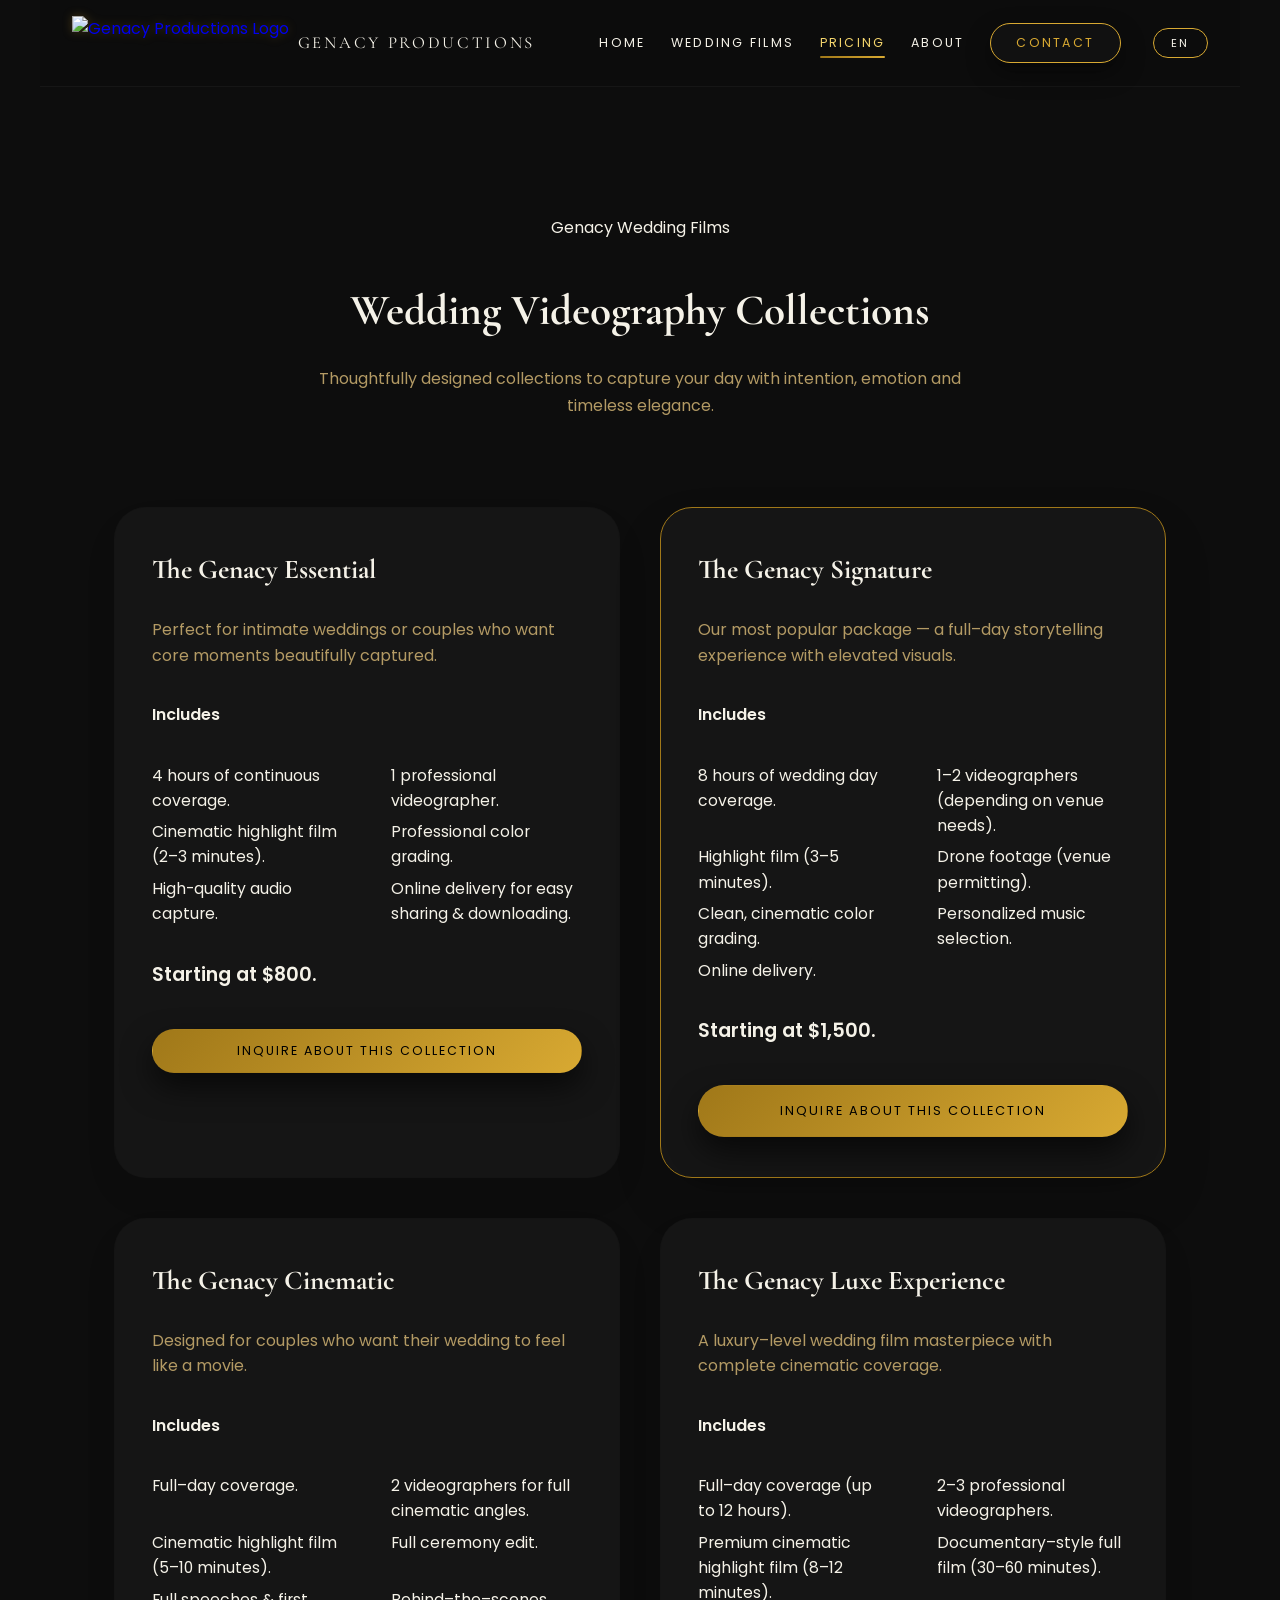
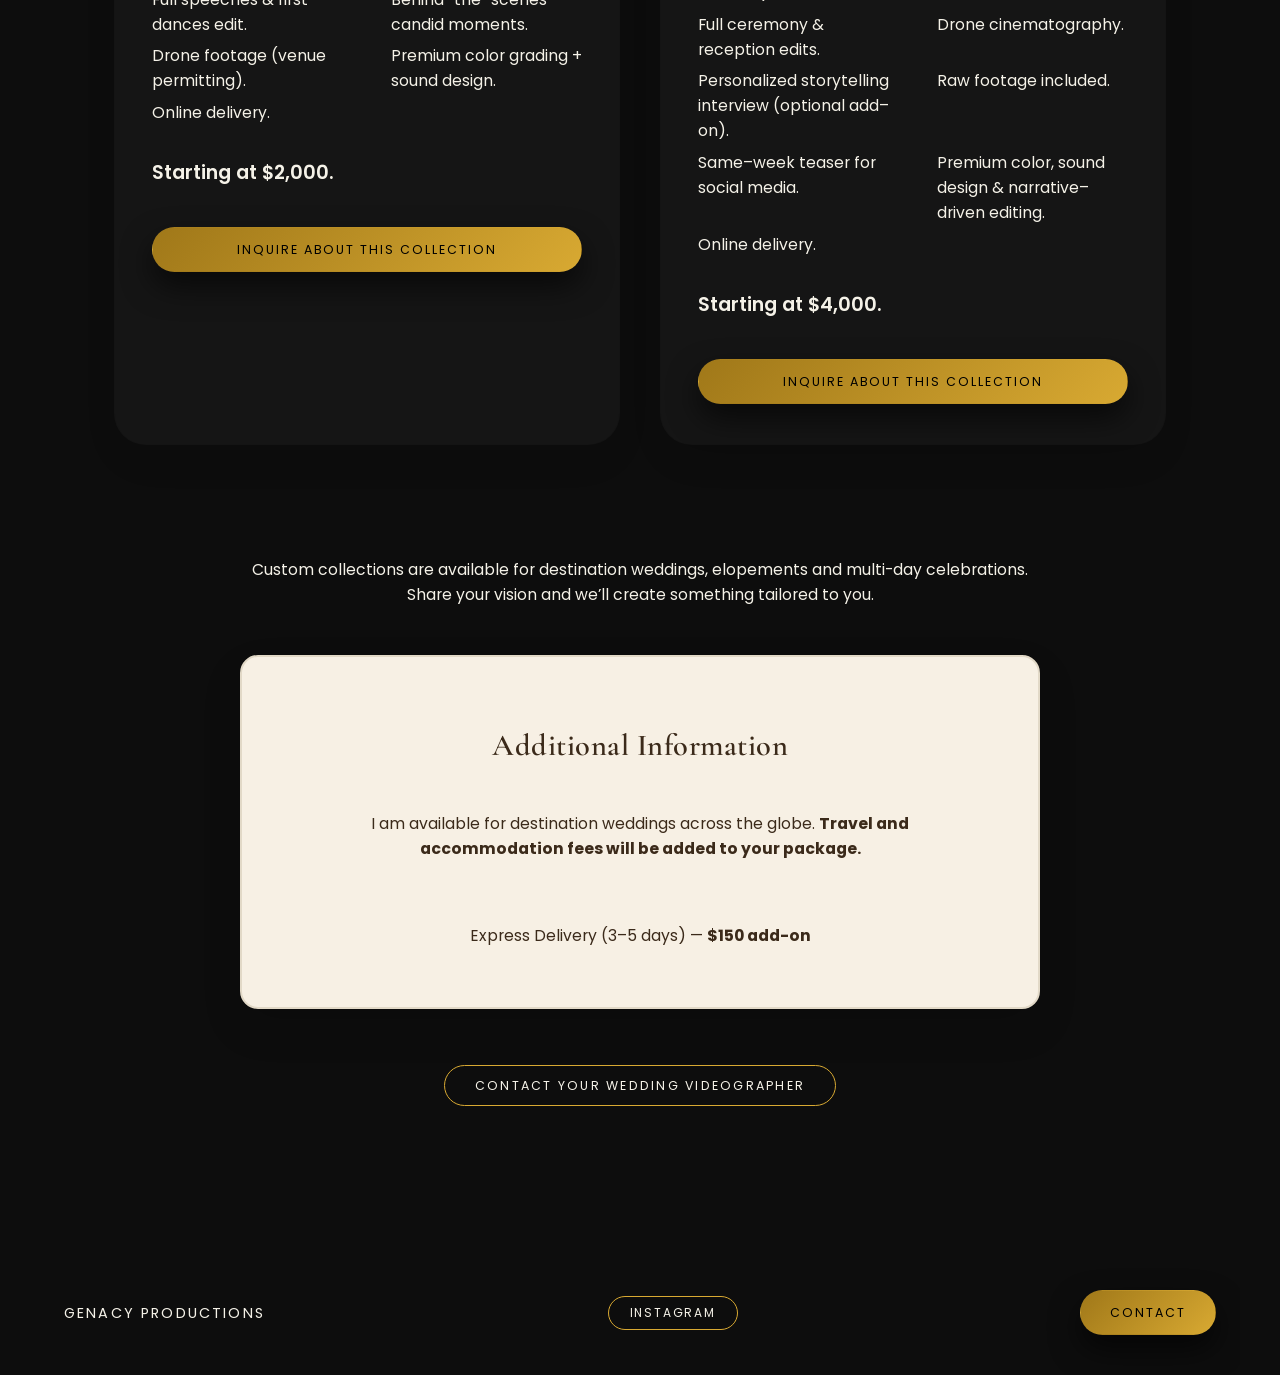
==== pricing.html @ 63042763 "Add files via upload" ====
<!DOCTYPE html>
<html lang="en">
<head>
  <meta charset="UTF-8" />
  <meta name="viewport" content="width=device-width, initial-scale=1.0" />
  <title>Pricing – Genacy Wedding Films</title>
<link rel="icon" type="image/png" href="media/logo-genacy.png" />
  <link rel="preconnect" href="https://fonts.googleapis.com">
  <link rel="preconnect" href="https://fonts.gstatic.com" crossorigin>
  <link href="https://fonts.googleapis.com/css2?family=Cormorant+Garamond:wght@400;500;600&family=Poppins:wght@300;400;500;600&display=swap" rel="stylesheet">

  <link rel="stylesheet" href="CSS/style.css" />
  <link rel="stylesheet" href="CSS/pricing.css" />
  <link rel="stylesheet" href="CSS/responsive.css" />
</head>

<body>
  <!-- ============ HEADER ============ -->
  <header class="site-header">
    <div class="nav-inner">
      <!-- LOGO / BRAND -->
      <a href="index.html" class="logo-wrapper">
        <img src="media/logo-genacy.png" alt="Genacy Productions Logo" class="logo-img" />
        <span class="logo-text">Genacy Productions</span>
      </a>

      <!-- BOTÓN HAMBURGUESA (solo se verá en móvil) -->
      <button class="nav-toggle" aria-label="Open menu">
        <span></span>
        <span></span>
        <span></span>
      </button>

      <!-- NAV DESKTOP -->
      <nav class="main-nav">
        <a href="index.html" class="nav-link" data-i18n="nav.home">Home</a>
        <a href="wedding-films.html" class="nav-link" data-i18n="nav.weddingFilms">Wedding Films</a>
        <a href="pricing.html" class="nav-link" data-i18n="nav.pricing">Pricing</a>
        <a href="about.html" class="nav-link" data-i18n="nav.about">About</a>
        <a href="contact.html" class="nav-link nav-cta" data-i18n="nav.contact">Contact</a>
      </nav>

      <!-- 🔵 BOTÓN DE IDIOMA -->
      <button id="lang-toggle" class="pill-button pill-lang" type="button">
        EN
      </button>
    </div>

    <!-- MENÚ MÓVIL LATERAL -->
    <nav class="mobile-menu">
      <a href="index.html" data-i18n="nav.home">Home</a>
      <a href="wedding-films.html" data-i18n="nav.weddingFilms">Wedding Films</a>
      <a href="pricing.html" data-i18n="nav.pricing">Pricing</a>
      <a href="about.html" data-i18n="nav.about">About</a>
      <a href="contact.html" data-i18n="nav.contact">Contact</a>
    </nav>
  </header>

  <!-- ============ PRICING PAGE ============ -->
  <main class="pricing-main">
    <!-- Hero -->
    <section class="pricing-hero">
      <p class="eyebrow" data-i18n="pricing.brand">Genacy Wedding Films</p>
      <h1 class="pricing-title" data-i18n="pricing.title">Wedding Videography Collections</h1>
      <p class="pricing-subtitle" data-i18n="pricing.subtitle">
        Thoughtfully designed collections to capture your day with intention,
        emotion and timeless elegance.
      </p>
    </section>

    <!-- Cards -->
    <section class="pricing-section">

      <!-- 1. The Genacy Essential -->
      <article class="pricing-card">
        <h2 class="pricing-card-title" data-i18n="pricing.p1.title">The Genacy Essential</h2>
        <p class="pricing-card-tagline" data-i18n="pricing.p1.tagline">
          Perfect for intimate weddings or couples who want core moments beautifully captured.
        </p>
        <p class="pricing-includes-label" data-i18n="pricing.includes">Includes</p>

        <ul class="pricing-list">
          <li data-i18n="pricing.p1.item1">4 hours of continuous coverage.</li>
          <li data-i18n="pricing.p1.item2">1 professional videographer.</li>
          <li data-i18n="pricing.p1.item3">Cinematic highlight film (2–3 minutes).</li>
          <li data-i18n="pricing.p1.item4">Professional color grading.</li>
          <li data-i18n="pricing.p1.item5">High-quality audio capture.</li>
          <li data-i18n="pricing.p1.item6">Online delivery for easy sharing &amp; downloading.</li>
        </ul>

        <p class="pricing-amount" data-i18n="pricing.p1.price">Starting at $800.</p>

        <a
          href="contact.html?service=genacy-essential"
          class="primary-button small"
          data-i18n="pricing.p1.button"
        >
          Inquire About This Collection
        </a>
      </article>

      <!-- 2. The Genacy Signature (Featured) -->
      <article class="pricing-card featured-package">
        <h2 class="pricing-card-title" data-i18n="pricing.p2.title">The Genacy Signature</h2>
        <p class="pricing-card-tagline" data-i18n="pricing.p2.tagline">
          Our most popular package — a full–day storytelling experience with elevated visuals.
        </p>
        <p class="pricing-includes-label" data-i18n="pricing.includes">Includes</p>

        <ul class="pricing-list">
          <li data-i18n="pricing.p2.item1">8 hours of wedding day coverage.</li>
          <li data-i18n="pricing.p2.item2">1–2 videographers (depending on venue needs).</li>
          <li data-i18n="pricing.p2.item3">Highlight film (3–5 minutes).</li>
          <li data-i18n="pricing.p2.item4">Drone footage (venue permitting).</li>
          <li data-i18n="pricing.p2.item5">Clean, cinematic color grading.</li>
          <li data-i18n="pricing.p2.item6">Personalized music selection.</li>
          <li data-i18n="pricing.p2.item7">Online delivery.</li>
        </ul>

        <p class="pricing-amount" data-i18n="pricing.p2.price">Starting at $1,500.</p>

        <a
          href="contact.html?service=genacy-signature"
          class="primary-button"
          data-i18n="pricing.p2.button"
        >
          Inquire About This Collection
        </a>
      </article>

      <!-- 3. The Genacy Cinematic -->
      <article class="pricing-card">
        <h2 class="pricing-card-title" data-i18n="pricing.p3.title">The Genacy Cinematic</h2>
        <p class="pricing-card-tagline" data-i18n="pricing.p3.tagline">
          Designed for couples who want their wedding to feel like a movie.
        </p>
        <p class="pricing-includes-label" data-i18n="pricing.includes">Includes</p>

        <ul class="pricing-list">
          <li data-i18n="pricing.p3.item1">Full–day coverage.</li>
          <li data-i18n="pricing.p3.item2">2 videographers for full cinematic angles.</li>
          <li data-i18n="pricing.p3.item3">Cinematic highlight film (5–10 minutes).</li>
          <li data-i18n="pricing.p3.item4">Full ceremony edit.</li>
          <li data-i18n="pricing.p3.item5">Full speeches &amp; first dances edit.</li>
          <li data-i18n="pricing.p3.item6">Behind–the–scenes candid moments.</li>
          <li data-i18n="pricing.p3.item7">Drone footage (venue permitting).</li>
          <li data-i18n="pricing.p3.item8">Premium color grading + sound design.</li>
          <li data-i18n="pricing.p3.item9">Online delivery.</li>
        </ul>

        <p class="pricing-amount" data-i18n="pricing.p3.price">Starting at $2,000.</p>

        <a
          href="contact.html?service=genacy-cinematic"
          class="primary-button small"
          data-i18n="pricing.p3.button"
        >
          Inquire About This Collection
        </a>
      </article>

      <!-- 4. The Genacy Luxe Experience -->
      <article class="pricing-card">
        <h2 class="pricing-card-title" data-i18n="pricing.p4.title">The Genacy Luxe Experience</h2>
        <p class="pricing-card-tagline" data-i18n="pricing.p4.tagline">
          A luxury–level wedding film masterpiece with complete cinematic coverage.
        </p>
        <p class="pricing-includes-label" data-i18n="pricing.includes">Includes</p>

        <ul class="pricing-list">
          <li data-i18n="pricing.p4.item1">Full–day coverage (up to 12 hours).</li>
          <li data-i18n="pricing.p4.item2">2–3 professional videographers.</li>
          <li data-i18n="pricing.p4.item3">Premium cinematic highlight film (8–12 minutes).</li>
          <li data-i18n="pricing.p4.item4">Documentary–style full film (30–60 minutes).</li>
          <li data-i18n="pricing.p4.item5">Full ceremony &amp; reception edits.</li>
          <li data-i18n="pricing.p4.item6">Drone cinematography.</li>
          <li data-i18n="pricing.p4.item7">Personalized storytelling interview (optional add–on).</li>
          <li data-i18n="pricing.p4.item8">Raw footage included.</li>
          <li data-i18n="pricing.p4.item9">Same–week teaser for social media.</li>
          <li data-i18n="pricing.p4.item10">Premium color, sound design &amp; narrative–driven editing.</li>
          <li data-i18n="pricing.p4.item11">Online delivery.</li>
        </ul>

        <p class="pricing-amount" data-i18n="pricing.p4.price">Starting at $4,000.</p>

        <a
          href="contact.html?service=genacy-luxe"
          class="primary-button small"
          data-i18n="pricing.p4.button"
        >
          Inquire About This Collection
        </a>
      </article>

    </section>

    <!-- Note + Additional Information -->
    <section class="pricing-footer-note">
      <p data-i18n="pricing.note">
        Custom collections are available for destination weddings, elopements
        and multi-day celebrations.
        Share your vision and we’ll create something tailored to you.
      </p>

      <section class="additional-info-banner">
        <h3 class="additional-title" data-i18n="pricing.additionalTitle">Additional Information</h3>

        <div class="additional-items">
          <div class="additional-item">
            <p class="add-text" data-i18n="pricing.destinationNote">
              I am available for destination weddings across the globe.
              <strong>Travel and accommodation fees will be added to your package.</strong>
            </p>
          </div>

          <div class="additional-item">
            <p class="add-text" data-i18n="pricing.expressNote">
              Express Delivery (3–5 days) — <strong>$150 add-on</strong>
            </p>
          </div>
        </div>
      </section>

      <a href="contact.html" class="pill-button pricing-cta" data-i18n="pricing.noteButton">
        Contact Your Wedding Videographer
      </a>
    </section>

  </main>

  <!-- FOOTER -->
  <footer class="site-footer">
    <div class="footer-inner">
      <div class="footer-brand">
        <span data-i18n="footer.brand">Genacy Productions</span>
      </div>

      <div class="footer-social">
        <a
          href="https://www.instagram.com/genacy/?hl=es"
          target="_blank"
          class="pill-button"
          data-i18n="footer.instagram"
        >
          Instagram
        </a>
      </div>

      <div class="footer-contact">
        <a href="contact.html" class="primary-button small" data-i18n="footer.contact">
          Contact
        </a>
      </div>
    </div>
  </footer>

  <script src="JS/language.js" defer></script>
  <script src="JS/main.js" defer></script>
</body>
</html>
---- CSS/style.css ----
/* =====================================================
   VARIABLES & RESET
===================================================== */

*,
*::before,
*::after {
  box-sizing: border-box;
}

:root {
  /* Tipografías */
  --font-sans: "Poppins", system-ui, -apple-system, "Segoe UI", sans-serif;
  --font-serif: "Cormorant Garamond", "Georgia", "Times New Roman", serif;

  /* Colores base – DARK THEME GLOBAL */
  --bg-page: #0d0d0d;
  --bg-card: #151515;

  --text-main: #f5f2e8;          /* blanco cálido */
  --text-muted: #b39a64;         /* dorado suave */

  /* Dorados / acentos */
  --accent-gold: #d8a932;
  --accent-gold-dark: #a07819;
  --accent-gold-light: #f4d56c;

  /* Layout */
  --border-soft: rgba(255, 255, 255, 0.12);
  --radius-xl: 32px;
  --radius-pill: 999px;
  --shadow-soft: 0 18px 40px rgba(0, 0, 0, 0.6);
}

html,
body {
  margin: 0;
  padding: 0;
}

body {
  font-family: var(--font-sans);
  background-color: var(--bg-page);
  color: var(--text-main);
  line-height: 1.6;
}

main,
.site-header,
.site-footer {
  max-width: 1200px;
  margin: 0 auto;
  padding-inline: 2rem;
}

/* =====================================================
   LOGO GLOBAL
===================================================== */

.logo-wrapper {
  display: flex;
  align-items: center;
  gap: 0.55rem;
  text-decoration: none;
}

.logo-img {
  height: 54px;
  filter: drop-shadow(0 0 5px rgba(160, 120, 25, 0.35));
}

.logo-text {
  font-family: var(--font-serif);
  font-size: 1.05rem;
  letter-spacing: 0.16em;
  text-transform: uppercase;
  color: var(--text-main);
}

/* =====================================================
   HEADER / NAVBAR
===================================================== */

.site-header {
  position: sticky;
  top: 0;
  z-index: 1000;
  background: rgba(13, 13, 13, 0.9);
  backdrop-filter: blur(14px);
  border-bottom: 1px solid rgba(255, 255, 255, 0.04);
}

.nav-inner {
  display: flex;
  align-items: center;
  gap: 2rem;
  padding-block: 1rem;
}

/* NAV DESKTOP */

.main-nav {
  margin-left: auto;
  display: flex;
  align-items: center;
  gap: 1.6rem;
}

.nav-link {
  position: relative;
  font-family: var(--font-sans);
  font-size: 0.78rem;
  letter-spacing: 0.18em;
  text-transform: uppercase;
  color: var(--text-main);
  text-decoration: none;
}

.nav-link::after {
  content: "";
  position: absolute;
  bottom: -0.3rem;
  left: 0;
  width: 100%;
  height: 2px;
  background: linear-gradient(90deg, var(--accent-gold-dark), var(--accent-gold));
  border-radius: 999px;
  transform: scaleX(0);
  transform-origin: left;
  transition: transform 0.22s ease;
}

.nav-link:hover::after {
  transform: scaleX(1);
}

/* Botón CONTACT del header */
.nav-cta {
  padding: 0.55rem 1.6rem;
  border-radius: var(--radius-pill);
  background: #111;
  border: 1px solid var(--accent-gold);
  color: var(--accent-gold);
  box-shadow: 0 10px 24px rgba(0, 0, 0, 0.4);
}

.nav-cta:hover {
  background: linear-gradient(135deg, var(--accent-gold-dark), var(--accent-gold));
  color: #000;
  box-shadow: 0 10px 24px rgba(0, 0, 0, 0.6);
  transform: translateY(-1px);
}
.nav-cta::after {
  display: none;
}

/* Página actual */
.nav-link.is-current {
  color: var(--accent-gold-light);
}

.nav-link.is-current::after {
  transform: scaleX(1);
}

/* ===========================
   BOTÓN HAMBURGUESA
   =========================== */

/* Base: oculto en desktop */
.nav-toggle {
  display: none; /* visible solo en responsive.css */
  align-items: center;
  justify-content: center;
  flex-direction: column;
  gap: 4px;
  width: 38px;
  height: 38px;
  border-radius: 999px;
  border: 1px solid var(--accent-gold);
  background-color: #111;
  padding: 0;
  cursor: pointer;
}

.nav-toggle span {
  width: 18px;
  height: 2px;
  background-color: var(--text-main);
  border-radius: 999px;
  transition: transform 0.2s ease, opacity 0.2s ease;
}

/* Animación a "X" cuando está abierto */
.nav-toggle.open span:nth-child(1) {
  transform: translateY(6px) rotate(45deg);
}

.nav-toggle.open span:nth-child(2) {
  opacity: 0;
}

.nav-toggle.open span:nth-child(3) {
  transform: translateY(-6px) rotate(-45deg);
}

/* =====================================================
   MENÚ MÓVIL
===================================================== */

.mobile-menu {
  position: fixed;
  top: 0;
  left: 0;
  width: 260px;
  height: 100vh;
  background: #111;
  padding: 4.5rem 1.5rem;
  transform: translateX(-100%);
  transition: 0.3s ease;
  display: flex;
  flex-direction: column;
  gap: 1rem;
  box-shadow: 12px 0 35px rgba(0, 0, 0, 0.6);
}

.mobile-menu.open {
  transform: translateX(0);
}

.mobile-menu a {
  text-decoration: none;
  color: var(--text-main);
  letter-spacing: 0.14em;
  font-size: 0.9rem;
  text-transform: uppercase;
}

.mobile-menu a.is-current {
  background: var(--accent-gold);
  color: #000 !important;
  padding-left: 1rem;
}

/* =====================================================
   BOTONES
===================================================== */

.primary-button {
  display: inline-flex;
  align-items: center;
  justify-content: center;
  padding: 0.9rem 2.4rem;
  border-radius: var(--radius-pill);
  background: linear-gradient(135deg, var(--accent-gold-dark), var(--accent-gold));
  color: #000;
  text-transform: uppercase;
  letter-spacing: 0.16em;
  text-decoration: none;
  font-family: var(--font-sans);
  font-size: 0.8rem;
  box-shadow: 0 14px 30px rgba(0, 0, 0, 0.6);
  transition: 0.2s ease;
  border: 1px solid transparent;
}

.primary-button:hover {
  background: linear-gradient(135deg, var(--accent-gold-light), var(--accent-gold));
  transform: translateY(-1px);
  color: #000;
  border-color: #000;
}

.primary-button.small {
  padding: 0.7rem 1.8rem;
  font-size: 0.78rem;
}

/* =====================================================
   FOOTER
===================================================== */

.site-footer {
  color: var(--text-main);
  padding: 2.5rem 1.5rem;
  overflow-x: hidden;
}

.footer-inner {
  max-width: 1200px;
  margin: 0 auto;
  display: flex;
  align-items: center;
  justify-content: space-between;
  gap: 1.5rem;
}

/* Marca / nombre */

.footer-brand span {
  font-size: 0.9rem;
  letter-spacing: 0.15em;
  text-transform: uppercase;
  white-space: nowrap;
  color: var(--text-main);
}

/* Redes sociales */

.footer-social {
  display: flex;
  gap: 0.75rem;
  flex-wrap: wrap;
}

/* pill-button dentro del footer */
.footer-social .pill-button {
  display: inline-block;
  padding: 0.4rem 1.3rem;
  border-radius: 999px;
  text-decoration: none;
  font-size: 0.75rem;
  letter-spacing: 0.15em;
  text-transform: uppercase;
  white-space: nowrap;
  border-color: var(--accent-gold);
}

/* =====================================================
   FILM DETAIL PAGE
===================================================== */

.film-detail-main {
  padding-block: 3rem;
}

.film-detail-video-frame {
  border-radius: 28px;
  overflow: hidden;
  box-shadow: var(--shadow-soft);
  background-color: #000;
}

.film-detail-video {
  width: 100%;
  display: block;
}

.film-detail-meta {
  text-align: center;
  margin-top: 1.8rem;
}

.film-detail-name {
  font-family: var(--font-serif);
  font-size: 2.4rem;
}

/* =====================================================
   BOTONES TIPO PASTILLA (PILL BUTTON)
===================================================== */

.pill-button {
  display: inline-flex;
  align-items: center;
  justify-content: center;
  padding: 0.6rem 1.9rem;
  border-radius: var(--radius-pill);
  border: 1px solid var(--accent-gold);
  background-color: transparent;
  color: var(--text-main);
  font-size: 0.78rem;
  letter-spacing: 0.18em;
  text-transform: uppercase;
  text-decoration: none;
  cursor: pointer;
  transition: background 0.2s ease, color 0.2s ease, box-shadow 0.2s ease,
    transform 0.12s ease, border-color 0.2s ease;
  font-family: var(--font-sans);
}

.pill-button:hover {
  background: linear-gradient(135deg, var(--accent-gold-dark), var(--accent-gold));
  color: #000;
  box-shadow: 0 10px 24px rgba(0, 0, 0, 0.6);
  transform: translateY(-1px);
  border-color: transparent;
}

/* Botón idioma (ES / EN) */
.pill-lang {
  padding: 0.35rem 1.1rem;
  font-size: 0.7rem;
}

/* Opcional: ocultarlo en móvil si se ve muy apretado */
@media (max-width: 900px) {
  #lang-toggle {
    display: none;
  }
}
---- CSS/pricing.css ----
/* =====================================================
   PRICING PAGE
   ===================================================== */

.pricing-main {
  padding-top: 3rem;
}

/* ---------- HERO ---------- */

.pricing-hero {
  text-align: center;
  padding: 4rem 1.5rem 2.5rem;
  max-width: 850px;
  margin: 0 auto;
}

.pricing-title {
  font-family: var(--font-serif);
  font-size: 2.7rem;
  color: var(--text-main);
  margin-bottom: 1.2rem;
}

.pricing-subtitle {
  font-family: var(--font-sans);
  font-size: 1rem;
  color: var(--text-muted);
  max-width: 650px;
  margin: 0 auto;
  line-height: 1.7;
}

/* ---------- CARDS ---------- */

.pricing-section {
  max-width: 1100px;
  margin: 0 auto;
  padding: 3rem 1.5rem 4rem;
  display: grid;
  grid-template-columns: repeat(2, minmax(0, 1fr));  /* Diseño 2x2 */
  gap: 2.5rem;
}

.pricing-card {
  background-color: var(--bg-card);
  border-radius: 32px;
  padding: 2.5rem 2.3rem;
  border: 1px solid rgba(0, 0, 0, 0.06);
  box-shadow: 0 18px 40px rgba(0, 0, 0, 0.04);
  display: flex;
  flex-direction: column;
  gap: 1.6rem;
  text-align: left;
  transition: transform 0.25s ease, box-shadow 0.25s ease;
}

.pricing-card:hover {
  transform: translateY(-2px);
  box-shadow: 0 22px 55px rgba(0, 0, 0, 0.06);
}

.pricing-card-title {
  font-family: var(--font-serif);
  font-size: 1.7rem;
  margin: 0;
  color: var(--text-main);
}

.pricing-card-tagline {
  font-family: var(--font-sans);
  margin: 0;
  font-size: 1rem;
  color: var(--text-muted);
  max-width: 40rem;
}

/* Lista */

.pricing-includes-label {
  font-family: var(--font-sans);
  font-weight: 600;
  margin-top: 0.5rem;
  margin-bottom: 0.6rem;
  color: var(--text-main);
}

.pricing-list {
  list-style: none;
  padding: 0;
  margin: 0;
  font-family: var(--font-sans);
  font-size: 0.98rem;
  color: var(--text-main);
  display: grid;
  grid-template-columns: repeat(2, minmax(0, 1fr));
  column-gap: 3rem;
  row-gap: 0.4rem;
}

.pricing-list li {
  margin-bottom: 0;
}

/* En móvil, vuelve a una columna */
@media (max-width: 768px) {
  .pricing-list {
    grid-template-columns: 1fr;
  }
}

/* Nota y precio */

.pricing-note {
  font-family: var(--font-sans);
  font-size: 0.9rem;
  color: var(--text-muted);
  margin-top: 0.5rem;
}

.pricing-amount {
  font-family: var(--font-sans);
  font-size: 1.2rem;
  font-weight: 600;
  margin-top: 0.5rem;
  margin-bottom: 0.8rem;
}

/* Paquete destacado */

.featured-package {
  border-color: var(--accent-gold-dark);
  box-shadow: 0 24px 50px rgba(0, 0, 0, 0.12);
}

/* ---------- NOTA FINAL ---------- */

.pricing-footer-note {
  max-width: 850px;
  margin: 3rem auto 5rem;
  padding: 0 1.5rem 4rem;
  text-align: center;
}

.pricing-footer-note p {
  font-family: var(--font-sans);
  font-size: 0.98rem;
  color: var(--text-main);
  margin-bottom: 1.5rem;
}

.pricing-footer-note .add-text {
  color: #3b2a1a;
}

/* Botón debajo con aire */
.pricing-cta {
  display: inline-flex;
  margin-top: 0.5rem;
}

/* ================================
   FOOTER NOTE + EXPRESS DELIVERY
================================= */

/* Banner redondeado para Express Delivery (si se usa solo) */
.express-banner {
  display: inline-flex;
  align-items: center;
  gap: 0.75rem;
  background: #f7f0e4;              /* beige suave */
  color: #3b2a1a;                   /* marrón elegante */
  padding: 0.9rem 2.2rem;
  border-radius: 999px;
  box-shadow: 0 14px 35px rgba(0, 0, 0, 0.18);
  margin: 1.75rem auto 2.25rem;     /* espacio ARRIBA y ABAJO */
}

.express-icon {
  font-size: 1.4rem;
}

.express-text {
  font-size: 1.05rem;
}

/* Destination Weddings note (si la mostraras aparte) */
.destination-note {
  max-width: 720px;
  margin: 0.75rem auto 1.75rem;
  font-size: 0.98rem;
  color: #c9b89b;          /* tono dorado suave */
  font-style: italic;
  line-height: 1.6;
}

/* ===========================
   ADDITIONAL INFORMATION BANNER
=========================== */

.additional-info-banner {
  background: #f7f0e4;                 /* Beige elegante */
  padding: 2.2rem 2rem;
  border-radius: 18px;
  max-width: 800px;
  margin: 3rem auto 3rem;
  text-align: center;
  box-shadow: 0 18px 40px rgba(0,0,0,0.12);
  border: 2px solid #e2d9c7;           /* Tono dorado suave */
}

.additional-title {
  font-family: "Cormorant Garamond", serif;
  font-size: 1.9rem;
  font-weight: 600;
  margin-bottom: 1.5rem;
  color: #3b2a1a;
  letter-spacing: 0.5px;
}

.additional-items {
  display: flex;
  flex-direction: column;
  gap: 1.4rem;
}

.additional-item {
  display: flex;
  align-items: center;
  justify-content: center;
  gap: 0.85rem;
}

.add-icon {
  font-size: 1.4rem;
}

.add-text {
  font-size: 1.05rem;
  color: #3b2a1a;
  line-height: 1.6;
  max-width: 600px;
}


/* ---------- RESPONSIVE ---------- */

@media (max-width: 1024px) {
  .pricing-section {
    grid-template-columns: 1fr;
  }
}

@media (max-width: 768px) {
  .pricing-title {
    font-size: 2.2rem;
  }

  .pricing-card {
    padding: 2rem 1.6rem;
  }
}

@media (max-width: 480px) {
  .pricing-title {
    font-size: 1.9rem;
  }
}
---- CSS/responsive.css ----
/* =====================================================
   HEADER RESPONSIVE
   ===================================================== */

/* Hasta 900px: HEADER ADAPTADO A MÓVIL / TABLET */
@media (max-width: 900px) {

  /* Contenedor del header */
  .nav-inner {
    padding-block: 0.8rem;
    justify-content: center;   /* centra logo */
    position: relative;        /* para posicionar burger + idioma */
  }

  /* Ocultamos el menú de escritorio */
  .main-nav {
    display: none;
  }

  /* Burger menu visible y fijo a la izquierda */
  .nav-toggle {
    display: flex;
    position: absolute;
    left: 1rem;
    top: 50%;
    transform: translateY(-50%);
  }

  /* Logo más compacto y centrado */
  .logo-wrapper {
    margin: 0 auto;
    gap: 0.35rem;
  }

  .logo-img {
    height: 42px;
  }

  .logo-text {
    font-size: 0.85rem;
    letter-spacing: 0.12em;
  }

  /* Botón de idioma en móvil / tablet */
  #lang-toggle {
    position: absolute;
    right: 1rem;
    top: 50%;
    transform: translateY(-50%);
    display: inline-flex;
    align-items: center;
    justify-content: center;
    padding: 0.25rem 0.9rem;
    font-size: 0.7rem;
  }
}

/* Móviles pequeños: mostrar SOLO EL NOMBRE, sin logo */
@media (max-width: 480px) {

  body {
    font-size: 15px;
  }

  /* Quitamos el ícono */
  .logo-img {
    display: none;
  }

  /* Dejamos solo el texto y lo hacemos más pequeño */
  .logo-text {
    display: block;
    font-size: 0.78rem;
    letter-spacing: 0.18em;
    font-weight: 500;
  }

  /* Reposicionamos el menú hamburguesa */
  .nav-toggle {
    left: 0.75rem;
  }

  /* Botón de idioma más compacto */
  #lang-toggle {
    right: 0.75rem;
    padding: 0.22rem 0.8rem;
    font-size: 0.68rem;
  }

  /* Ajuste al wrapper */
  .logo-wrapper {
    gap: 0;          /* ya no hay logo, no necesitamos espacio */
    margin: 0 auto;  /* centrado */
  }
}

/* Desktop: ocultar completamente el menú móvil */
@media (min-width: 901px) {
  .mobile-menu {
    display: none !important;
    transform: translateX(-100%) !important;
    box-shadow: none !important;
  }
}

/* =====================================================
   FOOTER RESPONSIVE (MÓVIL)
   ===================================================== */
@media (max-width: 768px) {
  .site-footer {
    padding: 2.5rem 1.5rem;
  }

  .footer-inner {
    flex-direction: column;
    align-items: center;
    text-align: center;
    gap: 1.5rem;
  }

  .footer-brand span {
    font-size: 1.1rem;
    line-height: 1.2;
  }

  .footer-social {
    display: flex;
    flex-direction: row;
    justify-content: center;
    align-items: center;
    gap: 1rem;
    width: 100%;
  }

  .footer-social .pill-button {
    display: inline-flex;
    justify-content: center;
    align-items: center;
    padding: 0.5rem 1.8rem;
    border-radius: 999px;
    white-space: nowrap;
    width: auto;
    min-width: 130px;
  }

  .footer-contact {
    display: flex;
    justify-content: center;
    width: 100%;
  }

  .footer-contact .primary-button {
    border-radius: 999px;
    padding: 0.6rem 2.2rem;
  }
}

/* Hasta ~700px: menos padding lateral general */
@media (max-width: 700px) {
  main,
  .site-header,
  .site-footer {
    padding-inline: 1.25rem;
  }
}

/* =====================================
   EXPRESS BANNER – ICON + TEXT INLINE
===================================== */

/* Tablets y móviles grandes */
@media (max-width: 900px) {
  .express-banner {
    display: inline-flex;
    flex-direction: row;
    align-items: center;
    justify-content: center;
    gap: 0.45rem;
    padding: 0.7rem 1.2rem;
    white-space: nowrap;      /* Evita saltos de línea entre icono y texto */
  }

  .express-icon {
    font-size: 1.1rem;
  }

  .express-text {
    font-size: 0.95rem;
  }
}

/* Móviles */
@media (max-width: 600px) {
  .express-banner {
    padding: 0.6rem 0.9rem;
    gap: 0.35rem;
    max-width: 95%;
  }

  .express-icon {
    font-size: 1rem;
  }

  .express-text {
    font-size: 0.88rem;
  }
}

/* Móviles muy pequeños */
@media (max-width: 420px) {
  .express-banner {
    padding: 0.5rem 0.75rem;
    max-width: 100%;
  }

  .express-icon {
    font-size: 0.9rem;
  }

  .express-text {
    font-size: 0.82rem;
  }
}

/* ABOUT PAGE – NAME RESPONSIVE */
@media (max-width: 768px) {
  .videographer-name {
    font-size: 2.2rem;
    margin-bottom: 1.2rem;
  }
}

@media (max-width: 480px) {
  .videographer-name {
    font-size: 1.9rem;
  }
}

/* =============================
   PRICING – DESTINATION NOTE
============================= */
@media (max-width: 900px) {
  .destination-note {
    font-size: 0.95rem;
    padding: 0 1rem;
    margin: 0.75rem auto 1.5rem;
  }
}

@media (max-width: 600px) {
  .destination-note {
    font-size: 0.9rem;
    padding: 0 0.5rem;
    text-align: center;
  }
}

/* ===========================
   ADDITIONAL INFO RESPONSIVE
=========================== */
@media (max-width: 900px) {
  .additional-info-banner {
    padding: 1.8rem 1.4rem;
    margin: 2.5rem auto;
  }

  .additional-title {
    font-size: 1.65rem;
    margin-bottom: 1.2rem;
  }

  .additional-item {
    gap: 0.65rem;
  }

  .add-text {
    font-size: 0.95rem;
  }

  .add-icon {
    font-size: 1.2rem;
  }
}

@media (max-width: 600px) {
  .additional-info-banner {
    padding: 1.6rem 1rem;
    margin: 2rem auto;
  }

  .additional-title {
    font-size: 1.45rem;
  }

  .additional-item {
    gap: 0.55rem;
  }

  .add-text {
    font-size: 0.9rem;
  }
}
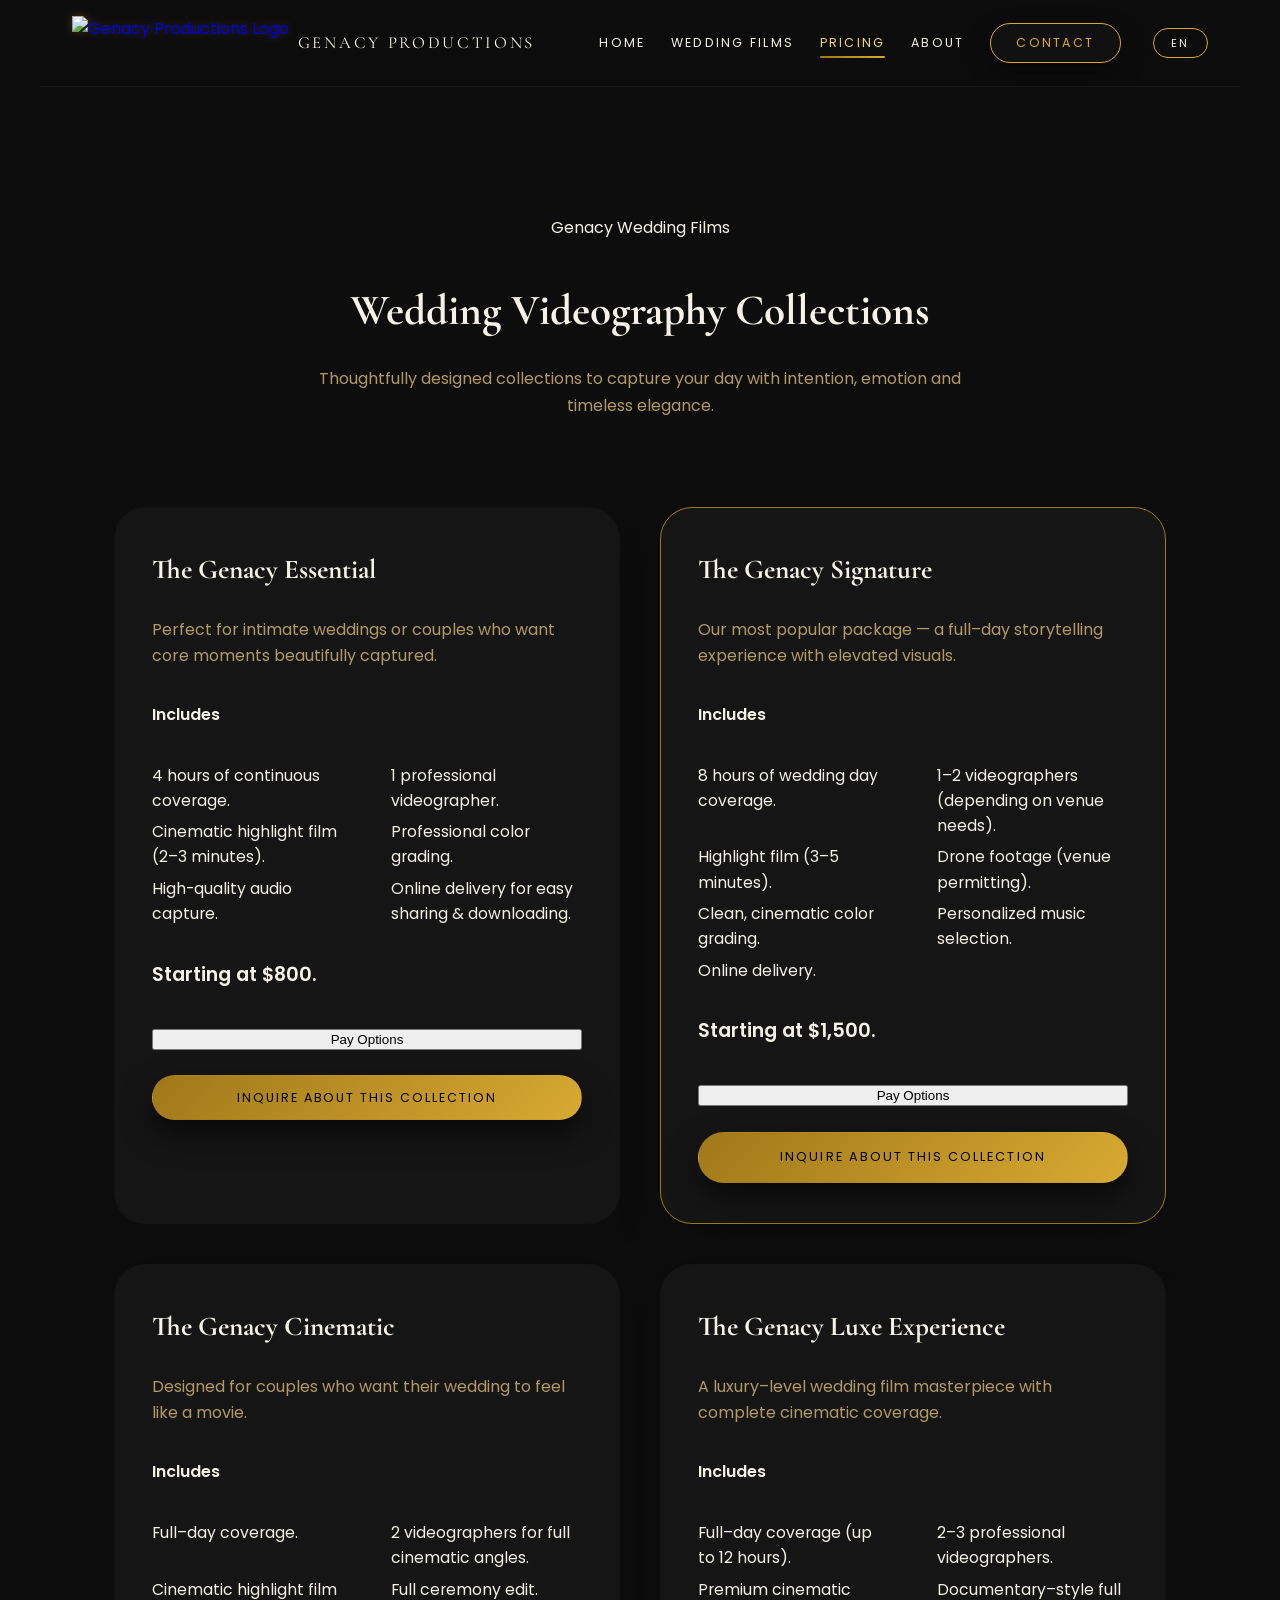
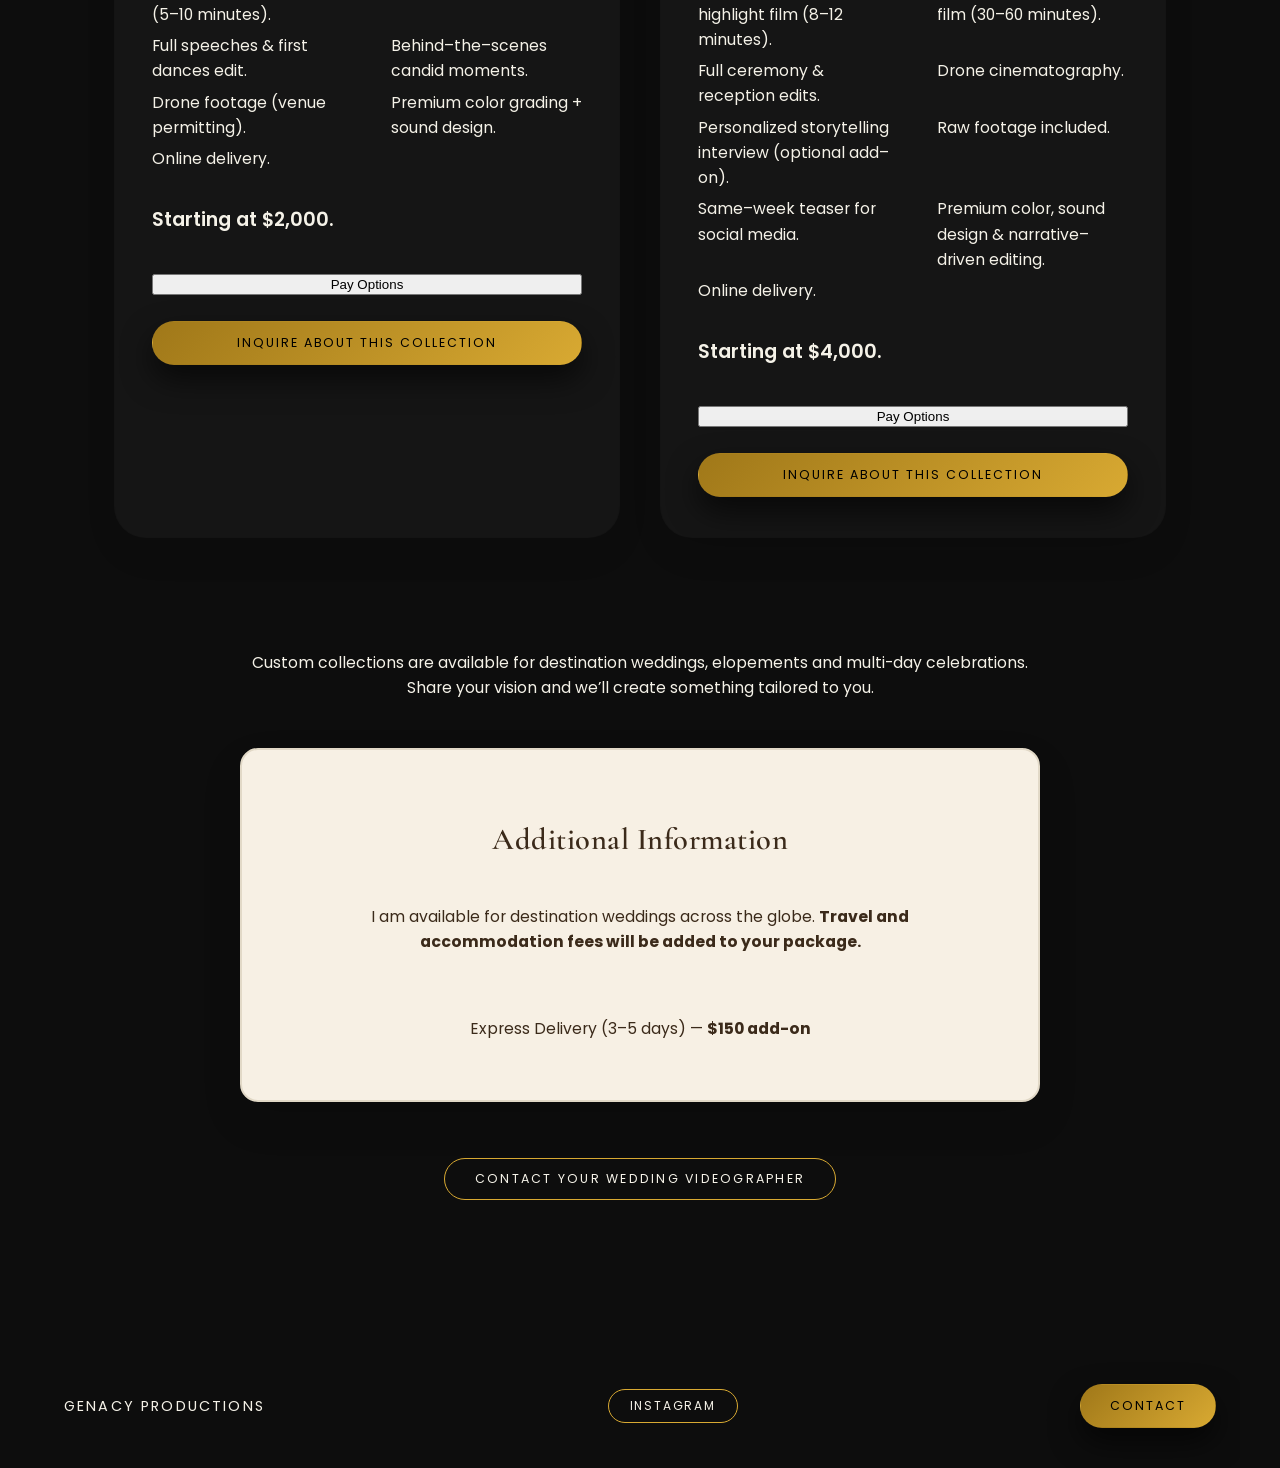
==== commit ca3fd5c6: "pasarela de pago" ====
--- a/pricing.html
+++ b/pricing.html
@@ -89,6 +89,9 @@
         </ul>
 
         <p class="pricing-amount" data-i18n="pricing.p1.price">Starting at $800.</p>
+<button class="pay-btn" data-price="800" data-package="Genacy Essential">
+  Pay Options
+</button>
 
         <a
           href="contact.html?service=genacy-essential"
@@ -118,6 +121,9 @@
         </ul>
 
         <p class="pricing-amount" data-i18n="pricing.p2.price">Starting at $1,500.</p>
+<button class="pay-btn" data-price="1500" data-package="Genacy Signature">
+  Pay Options
+</button>
 
         <a
           href="contact.html?service=genacy-signature"
@@ -149,6 +155,9 @@
         </ul>
 
         <p class="pricing-amount" data-i18n="pricing.p3.price">Starting at $2,000.</p>
+<button class="pay-btn" data-price="2000" data-package="Genacy Cinematic">
+  Pay Options
+</button>
 
         <a
           href="contact.html?service=genacy-cinematic"
@@ -182,6 +191,9 @@
         </ul>
 
         <p class="pricing-amount" data-i18n="pricing.p4.price">Starting at $4,000.</p>
+<button class="pay-btn" data-price="4000" data-package="Genacy Luxe Experience">
+  Pay Options
+</button>
 
         <a
           href="contact.html?service=genacy-luxe"
@@ -256,5 +268,73 @@
 
   <script src="JS/language.js" defer></script>
   <script src="JS/main.js" defer></script>
+
+
+<!-- MODAL -->
+<div id="paymentModal" style="
+  position: fixed;
+  inset: 0;
+  background: rgba(0,0,0,0.6);
+  display: none;
+  justify-content: center;
+  align-items: center;
+">
+  <div style="background:rgb(61, 59, 59);padding:20px;width:300px;">
+    <h3 id="modalTitle"></h3>
+    <p>Total: $<span id="modalAmount"></span></p>
+
+    <p>Choose a payment method:</p>
+
+    <!-- CashApp -->
+    <button id="cashappBtn">Pay with CashApp</button>
+
+    <!-- Venmo -->
+    <button id="venmoBtn">Pay with Venmo</button>
+
+    <br><br>
+    <button id="closeModal">Close</button>
+  </div>
+</div>
+
+<script>
+  const modal = document.getElementById("paymentModal");
+  const modalTitle = document.getElementById("modalTitle");
+  const modalAmount = document.getElementById("modalAmount");
+
+  const cashappBtn = document.getElementById("cashappBtn");
+  const venmoBtn = document.getElementById("venmoBtn");
+
+  let currentAmount = 0;
+  let currentPackage = "";
+
+  // eso abre el modal
+  document.querySelectorAll(".pay-btn").forEach(btn => {
+    btn.addEventListener("click", () => {
+      currentAmount = btn.dataset.price;
+      currentPackage = btn.dataset.package;
+
+      modalTitle.textContent = currentPackage;
+      modalAmount.textContent = currentAmount;
+
+      modal.style.display = "flex";
+    });
+  });
+
+  // el enlace de cashapp, con su user 
+  cashappBtn.addEventListener("click", () => {
+    window.location.href = "https://cash.app/$TU_CASHTAG/" + currentAmount;
+  });
+
+  // el enlace de Venmo, con su user 
+  venmoBtn.addEventListener("click", () => {
+    window.location.href = "https://venmo.com/?txn=pay&amount=" + currentAmount;
+  });
+
+  document.getElementById("closeModal").addEventListener("click", () => {
+    modal.style.display = "none";
+  });
+</script>
+
+
 </body>
 </html>
